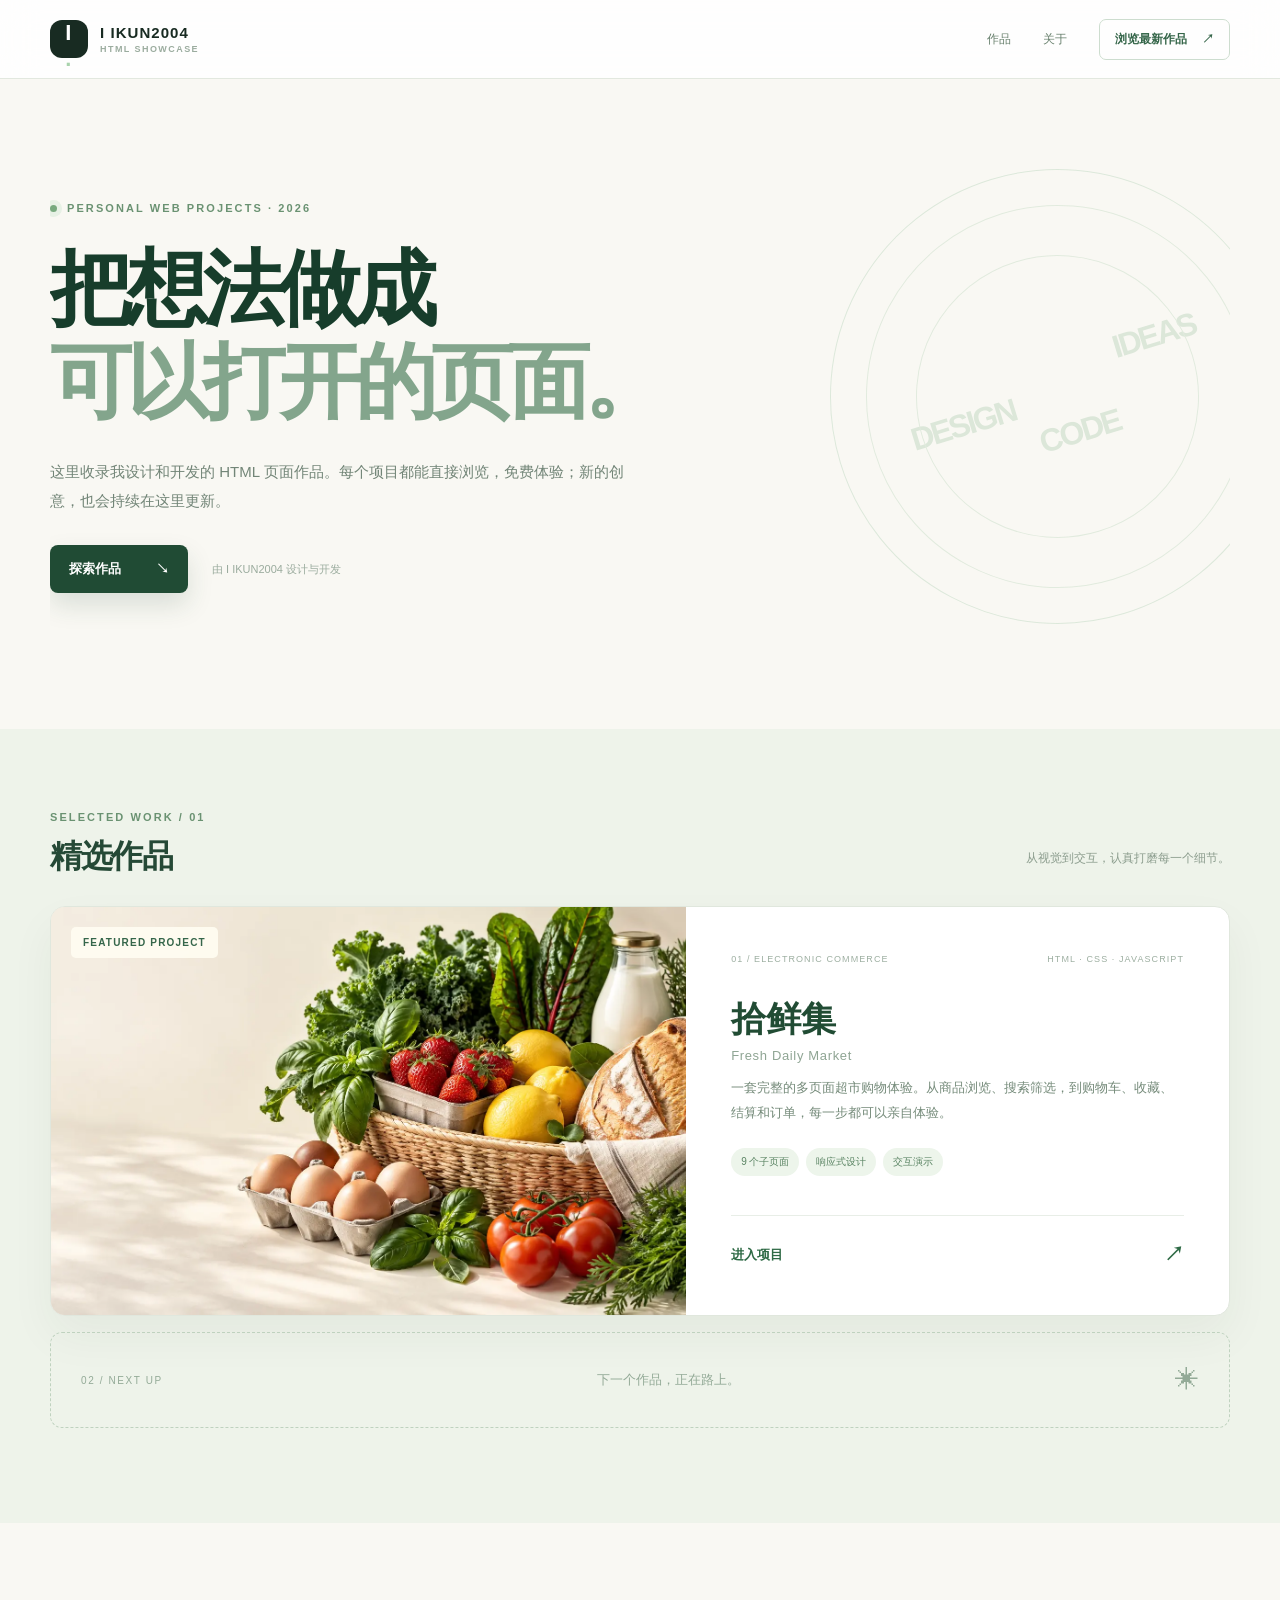
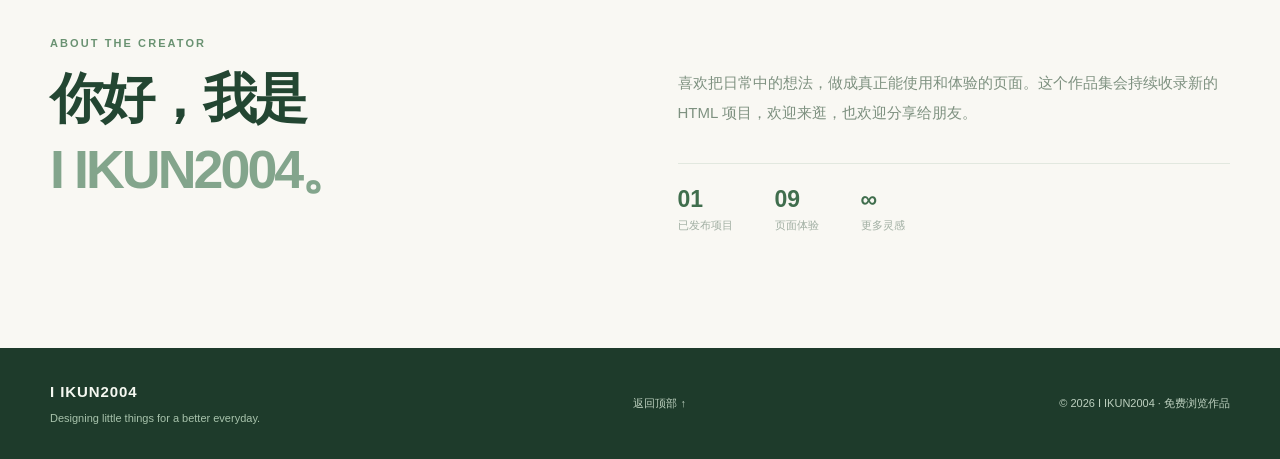
==== index.html @ 30d073a5 "Add files via upload" ====
<!doctype html>
<html lang="zh-CN">
<head>
  <meta charset="utf-8">
  <meta name="viewport" content="width=device-width, initial-scale=1">
  <meta name="theme-color" content="#182923">
  <meta name="description" content="I IKUN2004 的 HTML 作品集，免费浏览前端页面作品与交互演示。">
  <title>I IKUN2004 · HTML 作品集</title>
  <link rel="stylesheet" href="assets/portfolio.css">
</head>
<body>
  <header class="site-header">
    <div class="container header-inner">
      <a class="logo" href="./" aria-label="返回作品集首页"><span class="logo-mark">I<span>.</span></span><span>I IKUN2004<small>HTML SHOWCASE</small></span></a>
      <nav aria-label="主导航"><a href="#projects">作品</a><a href="#about">关于</a><a class="nav-button" href="projects/shixianji/index.html">浏览最新作品 <span aria-hidden="true">↗</span></a></nav>
    </div>
  </header>

  <main>
    <section class="hero container">
      <div class="hero-kicker"><span class="status-dot"></span> PERSONAL WEB PROJECTS · 2026</div>
      <h1>把想法做成<br><em>可以打开的页面。</em></h1>
      <p>这里收录我设计和开发的 HTML 页面作品。每个项目都能直接浏览，免费体验；新的创意，也会持续在这里更新。</p>
      <div class="hero-actions"><a class="primary" href="#projects">探索作品 <span aria-hidden="true">↘</span></a><span class="hero-note">由 I IKUN2004 设计与开发</span></div>
      <div class="hero-decoration" aria-hidden="true"><span>DESIGN</span><span>CODE</span><span>IDEAS</span></div>
    </section>

    <section class="projects-area" id="projects">
      <div class="container">
        <div class="section-top"><div><span class="eyebrow">SELECTED WORK / 01</span><h2>精选作品</h2></div><p>从视觉到交互，认真打磨每一个细节。</p></div>
        <a class="project-card" href="projects/shixianji/index.html" aria-label="打开拾鲜集超市购物网站">
          <div class="project-image"><img src="projects/shixianji/assets/hero.webp" alt="拾鲜集超市购物网站的生鲜商品展示" loading="lazy"><span class="image-label">FEATURED PROJECT</span></div>
          <div class="project-content"><div class="project-meta"><span>01 / ELECTRONIC COMMERCE</span><span>HTML · CSS · JAVASCRIPT</span></div><h3>拾鲜集 <span>Fresh Daily Market</span></h3><p>一套完整的多页面超市购物体验。从商品浏览、搜索筛选，到购物车、收藏、结算和订单，每一步都可以亲自体验。</p><div class="project-tags"><span>9 个子页面</span><span>响应式设计</span><span>交互演示</span></div><span class="project-link">进入项目 <span aria-hidden="true">↗</span></span></div>
        </a>
        <div class="next-project"><span>02 / NEXT UP</span><p>下一个作品，正在路上。</p><span aria-hidden="true">✳</span></div>
      </div>
    </section>

    <section class="about-area container" id="about"><div class="about-left"><span class="eyebrow">ABOUT THE CREATOR</span><h2>你好，我是<br><em>I IKUN2004。</em></h2></div><div class="about-right"><p>喜欢把日常中的想法，做成真正能使用和体验的页面。这个作品集会持续收录新的 HTML 项目，欢迎来逛，也欢迎分享给朋友。</p><div class="about-facts"><span><b>01</b> 已发布项目</span><span><b>09</b> 页面体验</span><span><b>∞</b> 更多灵感</span></div></div></section>
  </main>

  <footer><div class="container footer-inner"><div><strong>I IKUN2004</strong><p>Designing little things for a better everyday.</p></div><a href="#top" onclick="window.scrollTo({top:0,behavior:'smooth'});return false">返回顶部 ↑</a><span>© 2026 I IKUN2004 · 免费浏览作品</span></div></footer>
</body>
</html>
---- assets/portfolio.css ----
:root{--ink:#1d3329;--dark:#182b22;--green:#35664a;--sage:#819887;--cream:#f9f8f3;--line:#e2e8df}*{box-sizing:border-box}html{scroll-behavior:smooth}body{margin:0;background:var(--cream);color:var(--ink);font-family:Inter,-apple-system,BlinkMacSystemFont,"PingFang SC","Microsoft YaHei",sans-serif}a{text-decoration:none;color:inherit}.container{width:min(1180px,calc(100% - 64px));margin:auto}.site-header{background:#ffffffd9;backdrop-filter:blur(18px);border-bottom:1px solid var(--line);position:sticky;top:0;z-index:10}.header-inner{height:78px;display:flex;align-items:center;justify-content:space-between}.logo{display:flex;align-items:center;gap:12px;color:var(--dark);font-size:15px;font-weight:800;letter-spacing:.07em}.logo-mark{height:38px;width:38px;background:var(--dark);color:#fff;border-radius:12px;display:grid;place-items:center;font-size:22px;font-weight:700;letter-spacing:-.12em;padding-right:4px}.logo-mark span{color:#a9d3ad}.logo small{display:block;color:#9bac9f;font-size:9px;letter-spacing:.16em;margin-top:3px}.site-header nav{display:flex;align-items:center;gap:32px;font-size:12px;color:#68806e}.site-header nav a:hover{color:var(--green)}.nav-button{border:1px solid #cdddcf;padding:11px 15px;border-radius:7px;color:var(--green)!important;font-weight:700}.nav-button span{margin-left:12px}.hero{min-height:650px;position:relative;padding-top:123px;overflow:hidden}.hero-kicker,.eyebrow{font-size:11px;font-weight:700;letter-spacing:.19em;color:#6a9272}.hero-kicker{display:flex;align-items:center;gap:10px}.status-dot{height:7px;width:7px;background:#78a97e;border-radius:50%;box-shadow:0 0 0 5px #e7f1e5}.hero h1{position:relative;z-index:1;font-size:clamp(53px,6.4vw,90px);line-height:1.14;letter-spacing:-.07em;color:#173d2b;margin:28px 0}.hero h1 em,.about-left h2 em{font-style:normal;color:#83a58c}.hero>p{position:relative;z-index:1;max-width:580px;font-size:15px;line-height:1.95;color:#728577}.hero-actions{position:relative;z-index:1;display:flex;align-items:center;gap:24px;margin-top:30px}.primary{display:inline-flex;align-items:center;gap:35px;background:#204b34;color:#fff;border-radius:8px;padding:15px 19px;font-size:13px;font-weight:700;box-shadow:0 12px 26px #244c3625;transition:transform .22s,box-shadow .22s}.primary:hover{transform:translateY(-3px);box-shadow:0 18px 34px #244c3630}.hero-note{font-size:11px;color:#9aab9d}.hero-decoration{position:absolute;right:-55px;top:90px;width:455px;height:455px;border:1px solid #d6e5d5;border-radius:50%;transform:rotate(-17deg);display:flex;align-items:center;justify-content:center;gap:15px;color:#d5e3d3;font-size:32px;font-weight:900;letter-spacing:-.08em;opacity:.8}.hero-decoration:before,.hero-decoration:after{content:"";position:absolute;border:1px solid #dce8d9;border-radius:50%;inset:35px}.hero-decoration:after{inset:85px}.hero-decoration span:nth-child(2){transform:translateY(40px)}.hero-decoration span:nth-child(3){transform:translateY(-30px)}.projects-area{background:#eef3ea;padding:78px 0 95px}.section-top{display:flex;justify-content:space-between;align-items:end;margin-bottom:27px}.section-top h2{font-size:32px;letter-spacing:-.04em;margin:10px 0 0;color:#254936}.section-top p{font-size:12px;color:#8c9d8e}.project-card{background:#fff;border:1px solid #e0e7dd;border-radius:15px;overflow:hidden;display:grid;grid-template-columns:1.17fr 1fr;min-height:410px;box-shadow:0 20px 45px #22422b0d;transition:transform .28s,box-shadow .28s}.project-card:hover{transform:translateY(-5px);box-shadow:0 28px 58px #22422b1c}.project-image{position:relative;overflow:hidden;background:#f0ede4}.project-image img{width:100%;height:100%;object-fit:cover;object-position:70% center;display:block;transition:transform .7s}.project-card:hover img{transform:scale(1.05)}.image-label{position:absolute;top:20px;left:20px;background:#fffdf2e8;color:#35664a;border-radius:5px;padding:10px 12px;font-size:10px;font-weight:700;letter-spacing:.12em}.project-content{padding:47px 45px;display:flex;flex-direction:column}.project-meta{display:flex;justify-content:space-between;gap:15px;color:#9caea0;font-size:9px;letter-spacing:.12em}.project-content h3{font-size:35px;color:#214c34;margin:32px 0 13px}.project-content h3 span{display:block;font-size:13px;color:#8fa594;letter-spacing:.05em;font-weight:500;margin-top:5px}.project-content p{font-size:13px;line-height:1.9;color:#758b7a;margin:0}.project-tags{display:flex;gap:7px;flex-wrap:wrap;margin-top:23px}.project-tags span{font-size:10px;color:#5a8463;background:#edf5eb;border-radius:30px;padding:7px 10px}.project-link{margin-top:auto;color:#2e6a45;font-size:13px;font-weight:700;padding-top:25px;display:flex;align-items:center;justify-content:space-between;border-top:1px solid #e8eee7}.project-link span{font-size:20px}.next-project{margin-top:16px;border:1px dashed #bfd2bf;border-radius:12px;padding:25px 30px;display:flex;align-items:center;justify-content:space-between;color:#93aa97}.next-project>span:first-child{font-size:10px;letter-spacing:.16em}.next-project p{font-size:13px}.next-project>span:last-child{font-size:24px}.about-area{padding-top:110px;padding-bottom:115px;display:grid;grid-template-columns:1fr 1fr;gap:75px}.about-left h2{font-size:clamp(36px,4.2vw,57px);line-height:1.32;letter-spacing:-.055em;color:#234632;margin:12px 0}.about-right>p{color:#7e9180;font-size:15px;line-height:2;margin:35px 0}.about-facts{display:flex;gap:42px;border-top:1px solid var(--line);padding-top:22px}.about-facts span{display:grid;gap:5px;font-size:11px;color:#a0aea2}.about-facts b{font-size:23px;color:#406e4d}footer{background:#1e3b2b;color:#f5f8f1;padding:35px 0}.footer-inner{display:flex;align-items:center;justify-content:space-between;gap:25px}.footer-inner strong{font-size:15px;letter-spacing:.06em}.footer-inner p{color:#a8c3ac;font-size:11px;margin-bottom:0}.footer-inner a,.footer-inner>span{font-size:11px;color:#bed1c0}@media(max-width:800px){.hero-decoration{right:-180px;opacity:.45}.project-card{grid-template-columns:1fr}.project-image{height:310px}.project-content{min-height:350px}.about-area{gap:30px}}@media(max-width:600px){.container{width:calc(100% - 36px)}.header-inner{height:64px}.site-header nav{gap:15px}.site-header nav>a:not(.nav-button){display:none}.nav-button{padding:9px;font-size:10px}.logo{font-size:12px}.logo-mark{height:32px;width:32px;font-size:18px}.hero{min-height:540px;padding-top:85px}.hero h1{font-size:49px}.hero>p{font-size:13px}.hero-decoration{width:300px;height:300px;right:-150px;top:210px;font-size:21px}.hero-note{display:none}.projects-area{padding:55px 0}.section-top h2{font-size:27px}.section-top p{display:none}.project-image{height:220px}.project-content{padding:27px;min-height:350px}.project-content h3{font-size:29px;margin:23px 0 12px}.project-meta{font-size:8px}.next-project{padding:20px}.next-project p{font-size:11px}.about-area{display:block;padding:70px 0}.about-left h2{font-size:39px}.about-right>p{margin:12px 0 25px;font-size:13px}.about-facts{gap:23px}.footer-inner{flex-wrap:wrap}.footer-inner>span{width:100%}}@media(prefers-reduced-motion:reduce){html{scroll-behavior:auto}*,*:before,*:after{transition-duration:.01ms!important;animation-duration:.01ms!important}}
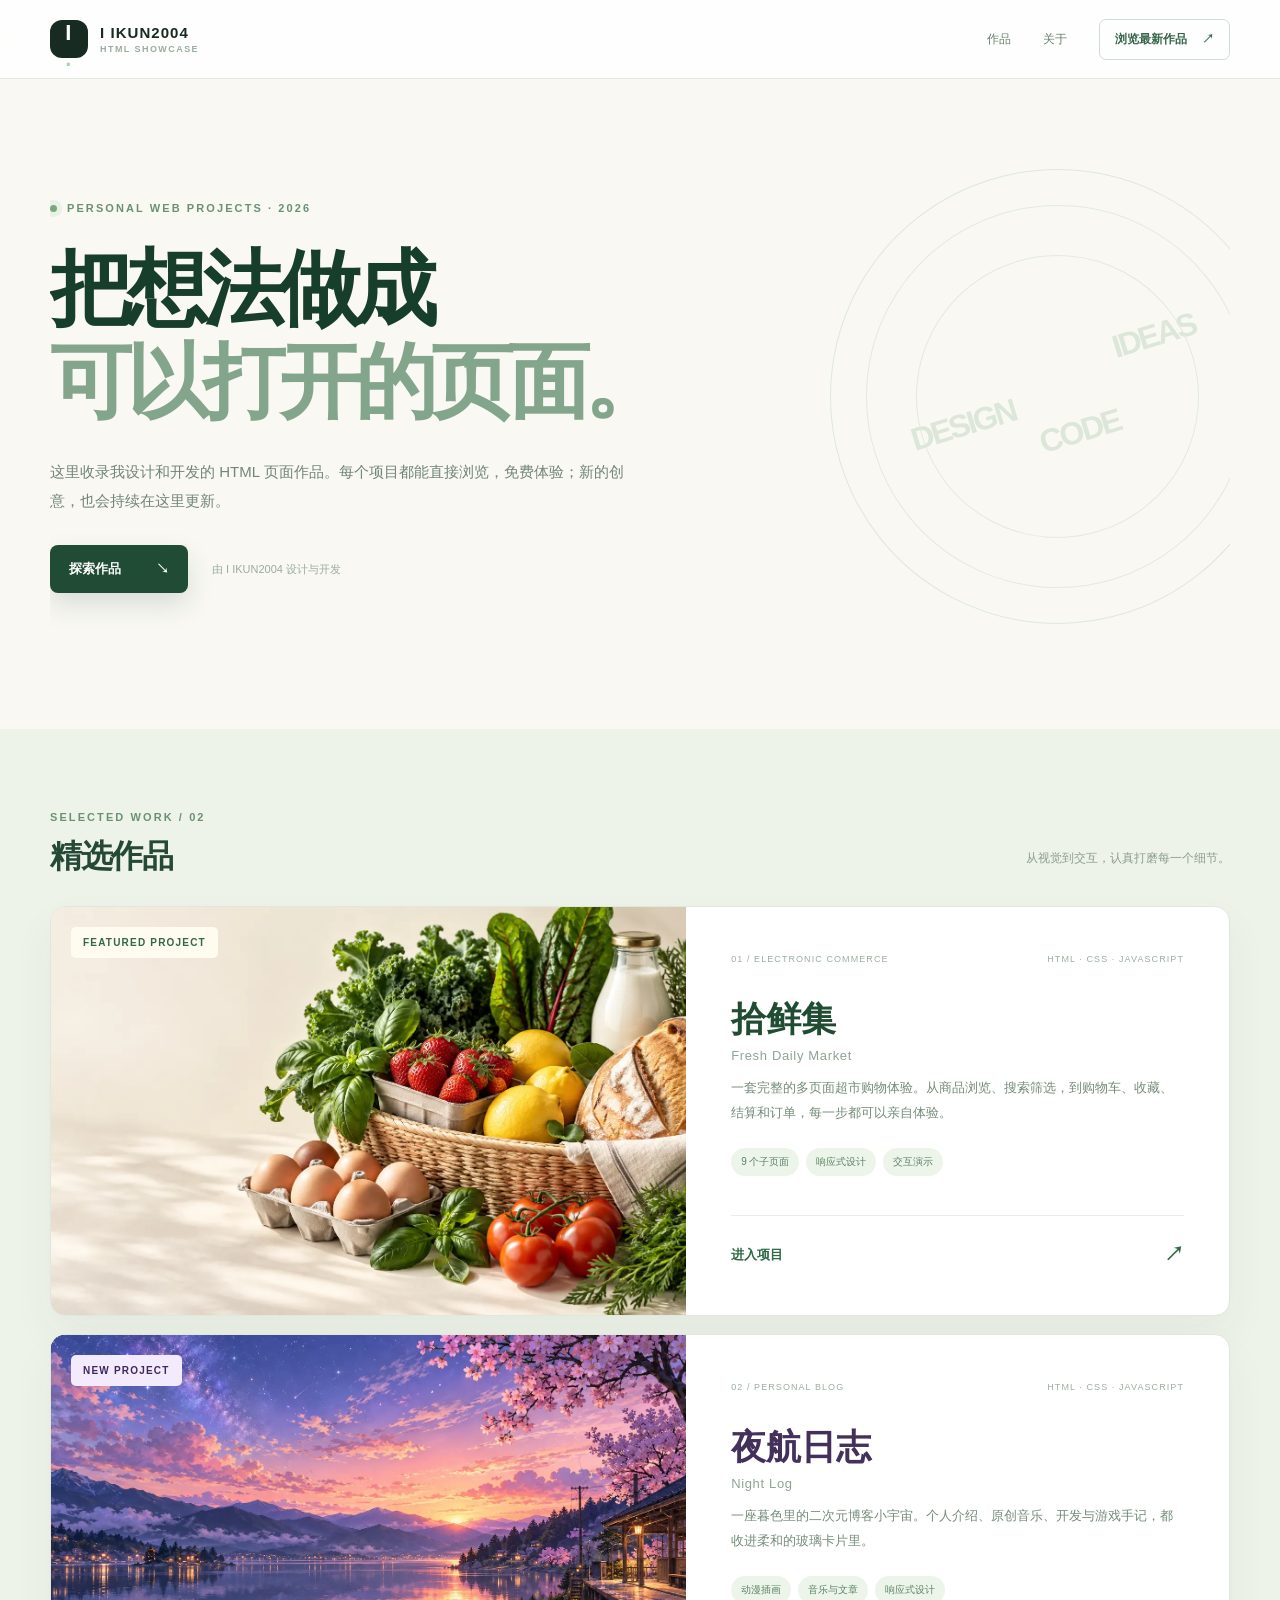
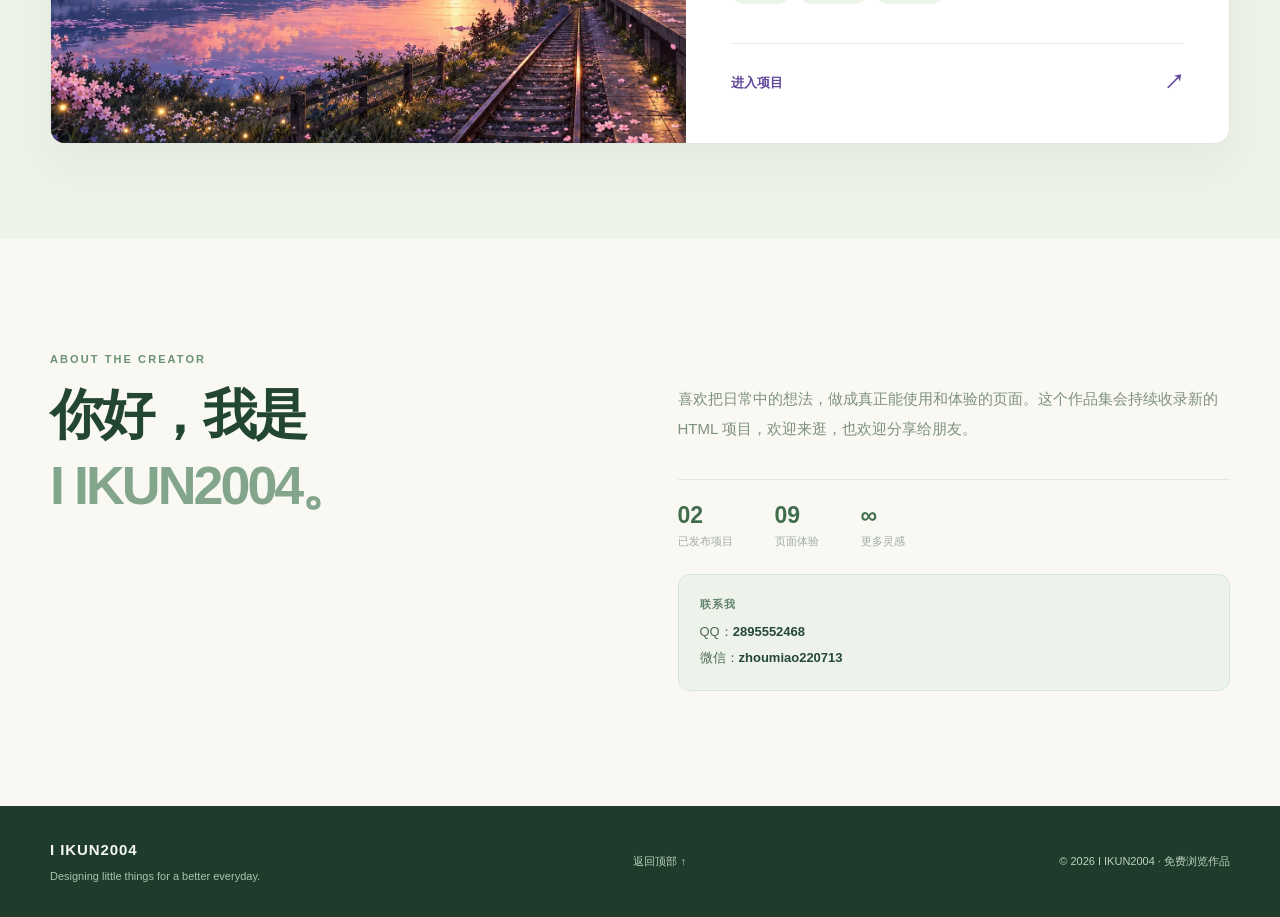
==== commit e39cd1e6: "Add files via upload" ====
--- a/index.html
+++ b/index.html
@@ -12,7 +12,7 @@
   <header class="site-header">
     <div class="container header-inner">
       <a class="logo" href="./" aria-label="返回作品集首页"><span class="logo-mark">I<span>.</span></span><span>I IKUN2004<small>HTML SHOWCASE</small></span></a>
-      <nav aria-label="主导航"><a href="#projects">作品</a><a href="#about">关于</a><a class="nav-button" href="projects/shixianji/index.html">浏览最新作品 <span aria-hidden="true">↗</span></a></nav>
+      <nav aria-label="主导航"><a href="#projects">作品</a><a href="#about">关于</a><a class="nav-button" href="projects/nightlog/index.html">浏览最新作品 <span aria-hidden="true">↗</span></a></nav>
     </div>
   </header>
 
@@ -27,16 +27,19 @@
 
     <section class="projects-area" id="projects">
       <div class="container">
-        <div class="section-top"><div><span class="eyebrow">SELECTED WORK / 01</span><h2>精选作品</h2></div><p>从视觉到交互，认真打磨每一个细节。</p></div>
+        <div class="section-top"><div><span class="eyebrow">SELECTED WORK / 02</span><h2>精选作品</h2></div><p>从视觉到交互，认真打磨每一个细节。</p></div>
         <a class="project-card" href="projects/shixianji/index.html" aria-label="打开拾鲜集超市购物网站">
           <div class="project-image"><img src="projects/shixianji/assets/hero.webp" alt="拾鲜集超市购物网站的生鲜商品展示" loading="lazy"><span class="image-label">FEATURED PROJECT</span></div>
           <div class="project-content"><div class="project-meta"><span>01 / ELECTRONIC COMMERCE</span><span>HTML · CSS · JAVASCRIPT</span></div><h3>拾鲜集 <span>Fresh Daily Market</span></h3><p>一套完整的多页面超市购物体验。从商品浏览、搜索筛选，到购物车、收藏、结算和订单，每一步都可以亲自体验。</p><div class="project-tags"><span>9 个子页面</span><span>响应式设计</span><span>交互演示</span></div><span class="project-link">进入项目 <span aria-hidden="true">↗</span></span></div>
         </a>
-        <div class="next-project"><span>02 / NEXT UP</span><p>下一个作品，正在路上。</p><span aria-hidden="true">✳</span></div>
+        <a class="project-card project-card-night" href="projects/nightlog/index.html" aria-label="打开夜航日志二次元个人博客">
+          <div class="project-image"><img src="projects/nightlog/assets/twilight-lake.webp" alt="樱花湖畔与暮色车站的原创动漫风插画" loading="lazy"><span class="image-label">NEW PROJECT</span></div>
+          <div class="project-content"><div class="project-meta"><span>02 / PERSONAL BLOG</span><span>HTML · CSS · JAVASCRIPT</span></div><h3>夜航日志 <span>Night Log</span></h3><p>一座暮色里的二次元博客小宇宙。个人介绍、原创音乐、开发与游戏手记，都收进柔和的玻璃卡片里。</p><div class="project-tags"><span>动漫插画</span><span>音乐与文章</span><span>响应式设计</span></div><span class="project-link">进入项目 <span aria-hidden="true">↗</span></span></div>
+        </a>
       </div>
     </section>
 
-    <section class="about-area container" id="about"><div class="about-left"><span class="eyebrow">ABOUT THE CREATOR</span><h2>你好，我是<br><em>I IKUN2004。</em></h2></div><div class="about-right"><p>喜欢把日常中的想法，做成真正能使用和体验的页面。这个作品集会持续收录新的 HTML 项目，欢迎来逛，也欢迎分享给朋友。</p><div class="about-facts"><span><b>01</b> 已发布项目</span><span><b>09</b> 页面体验</span><span><b>∞</b> 更多灵感</span></div></div></section>
+    <section class="about-area container" id="about"><div class="about-left"><span class="eyebrow">ABOUT THE CREATOR</span><h2>你好，我是<br><em>I IKUN2004。</em></h2></div><div class="about-right"><p>喜欢把日常中的想法，做成真正能使用和体验的页面。这个作品集会持续收录新的 HTML 项目，欢迎来逛，也欢迎分享给朋友。</p><div class="about-facts"><span><b>02</b> 已发布项目</span><span><b>09</b> 页面体验</span><span><b>∞</b> 更多灵感</span></div><div class="about-contact"><span>联系我</span><p>QQ：<strong>2895552468</strong><br>微信：<strong>zhoumiao220713</strong></p></div></div></section>
   </main>
 
   <footer><div class="container footer-inner"><div><strong>I IKUN2004</strong><p>Designing little things for a better everyday.</p></div><a href="#top" onclick="window.scrollTo({top:0,behavior:'smooth'});return false">返回顶部 ↑</a><span>© 2026 I IKUN2004 · 免费浏览作品</span></div></footer>
--- a/assets/portfolio.css
+++ b/assets/portfolio.css
@@ -1 +1,4 @@
 :root{--ink:#1d3329;--dark:#182b22;--green:#35664a;--sage:#819887;--cream:#f9f8f3;--line:#e2e8df}*{box-sizing:border-box}html{scroll-behavior:smooth}body{margin:0;background:var(--cream);color:var(--ink);font-family:Inter,-apple-system,BlinkMacSystemFont,"PingFang SC","Microsoft YaHei",sans-serif}a{text-decoration:none;color:inherit}.container{width:min(1180px,calc(100% - 64px));margin:auto}.site-header{background:#ffffffd9;backdrop-filter:blur(18px);border-bottom:1px solid var(--line);position:sticky;top:0;z-index:10}.header-inner{height:78px;display:flex;align-items:center;justify-content:space-between}.logo{display:flex;align-items:center;gap:12px;color:var(--dark);font-size:15px;font-weight:800;letter-spacing:.07em}.logo-mark{height:38px;width:38px;background:var(--dark);color:#fff;border-radius:12px;display:grid;place-items:center;font-size:22px;font-weight:700;letter-spacing:-.12em;padding-right:4px}.logo-mark span{color:#a9d3ad}.logo small{display:block;color:#9bac9f;font-size:9px;letter-spacing:.16em;margin-top:3px}.site-header nav{display:flex;align-items:center;gap:32px;font-size:12px;color:#68806e}.site-header nav a:hover{color:var(--green)}.nav-button{border:1px solid #cdddcf;padding:11px 15px;border-radius:7px;color:var(--green)!important;font-weight:700}.nav-button span{margin-left:12px}.hero{min-height:650px;position:relative;padding-top:123px;overflow:hidden}.hero-kicker,.eyebrow{font-size:11px;font-weight:700;letter-spacing:.19em;color:#6a9272}.hero-kicker{display:flex;align-items:center;gap:10px}.status-dot{height:7px;width:7px;background:#78a97e;border-radius:50%;box-shadow:0 0 0 5px #e7f1e5}.hero h1{position:relative;z-index:1;font-size:clamp(53px,6.4vw,90px);line-height:1.14;letter-spacing:-.07em;color:#173d2b;margin:28px 0}.hero h1 em,.about-left h2 em{font-style:normal;color:#83a58c}.hero>p{position:relative;z-index:1;max-width:580px;font-size:15px;line-height:1.95;color:#728577}.hero-actions{position:relative;z-index:1;display:flex;align-items:center;gap:24px;margin-top:30px}.primary{display:inline-flex;align-items:center;gap:35px;background:#204b34;color:#fff;border-radius:8px;padding:15px 19px;font-size:13px;font-weight:700;box-shadow:0 12px 26px #244c3625;transition:transform .22s,box-shadow .22s}.primary:hover{transform:translateY(-3px);box-shadow:0 18px 34px #244c3630}.hero-note{font-size:11px;color:#9aab9d}.hero-decoration{position:absolute;right:-55px;top:90px;width:455px;height:455px;border:1px solid #d6e5d5;border-radius:50%;transform:rotate(-17deg);display:flex;align-items:center;justify-content:center;gap:15px;color:#d5e3d3;font-size:32px;font-weight:900;letter-spacing:-.08em;opacity:.8}.hero-decoration:before,.hero-decoration:after{content:"";position:absolute;border:1px solid #dce8d9;border-radius:50%;inset:35px}.hero-decoration:after{inset:85px}.hero-decoration span:nth-child(2){transform:translateY(40px)}.hero-decoration span:nth-child(3){transform:translateY(-30px)}.projects-area{background:#eef3ea;padding:78px 0 95px}.section-top{display:flex;justify-content:space-between;align-items:end;margin-bottom:27px}.section-top h2{font-size:32px;letter-spacing:-.04em;margin:10px 0 0;color:#254936}.section-top p{font-size:12px;color:#8c9d8e}.project-card{background:#fff;border:1px solid #e0e7dd;border-radius:15px;overflow:hidden;display:grid;grid-template-columns:1.17fr 1fr;min-height:410px;box-shadow:0 20px 45px #22422b0d;transition:transform .28s,box-shadow .28s}.project-card:hover{transform:translateY(-5px);box-shadow:0 28px 58px #22422b1c}.project-image{position:relative;overflow:hidden;background:#f0ede4}.project-image img{width:100%;height:100%;object-fit:cover;object-position:70% center;display:block;transition:transform .7s}.project-card:hover img{transform:scale(1.05)}.image-label{position:absolute;top:20px;left:20px;background:#fffdf2e8;color:#35664a;border-radius:5px;padding:10px 12px;font-size:10px;font-weight:700;letter-spacing:.12em}.project-content{padding:47px 45px;display:flex;flex-direction:column}.project-meta{display:flex;justify-content:space-between;gap:15px;color:#9caea0;font-size:9px;letter-spacing:.12em}.project-content h3{font-size:35px;color:#214c34;margin:32px 0 13px}.project-content h3 span{display:block;font-size:13px;color:#8fa594;letter-spacing:.05em;font-weight:500;margin-top:5px}.project-content p{font-size:13px;line-height:1.9;color:#758b7a;margin:0}.project-tags{display:flex;gap:7px;flex-wrap:wrap;margin-top:23px}.project-tags span{font-size:10px;color:#5a8463;background:#edf5eb;border-radius:30px;padding:7px 10px}.project-link{margin-top:auto;color:#2e6a45;font-size:13px;font-weight:700;padding-top:25px;display:flex;align-items:center;justify-content:space-between;border-top:1px solid #e8eee7}.project-link span{font-size:20px}.next-project{margin-top:16px;border:1px dashed #bfd2bf;border-radius:12px;padding:25px 30px;display:flex;align-items:center;justify-content:space-between;color:#93aa97}.next-project>span:first-child{font-size:10px;letter-spacing:.16em}.next-project p{font-size:13px}.next-project>span:last-child{font-size:24px}.about-area{padding-top:110px;padding-bottom:115px;display:grid;grid-template-columns:1fr 1fr;gap:75px}.about-left h2{font-size:clamp(36px,4.2vw,57px);line-height:1.32;letter-spacing:-.055em;color:#234632;margin:12px 0}.about-right>p{color:#7e9180;font-size:15px;line-height:2;margin:35px 0}.about-facts{display:flex;gap:42px;border-top:1px solid var(--line);padding-top:22px}.about-facts span{display:grid;gap:5px;font-size:11px;color:#a0aea2}.about-facts b{font-size:23px;color:#406e4d}footer{background:#1e3b2b;color:#f5f8f1;padding:35px 0}.footer-inner{display:flex;align-items:center;justify-content:space-between;gap:25px}.footer-inner strong{font-size:15px;letter-spacing:.06em}.footer-inner p{color:#a8c3ac;font-size:11px;margin-bottom:0}.footer-inner a,.footer-inner>span{font-size:11px;color:#bed1c0}@media(max-width:800px){.hero-decoration{right:-180px;opacity:.45}.project-card{grid-template-columns:1fr}.project-image{height:310px}.project-content{min-height:350px}.about-area{gap:30px}}@media(max-width:600px){.container{width:calc(100% - 36px)}.header-inner{height:64px}.site-header nav{gap:15px}.site-header nav>a:not(.nav-button){display:none}.nav-button{padding:9px;font-size:10px}.logo{font-size:12px}.logo-mark{height:32px;width:32px;font-size:18px}.hero{min-height:540px;padding-top:85px}.hero h1{font-size:49px}.hero>p{font-size:13px}.hero-decoration{width:300px;height:300px;right:-150px;top:210px;font-size:21px}.hero-note{display:none}.projects-area{padding:55px 0}.section-top h2{font-size:27px}.section-top p{display:none}.project-image{height:220px}.project-content{padding:27px;min-height:350px}.project-content h3{font-size:29px;margin:23px 0 12px}.project-meta{font-size:8px}.next-project{padding:20px}.next-project p{font-size:11px}.about-area{display:block;padding:70px 0}.about-left h2{font-size:39px}.about-right>p{margin:12px 0 25px;font-size:13px}.about-facts{gap:23px}.footer-inner{flex-wrap:wrap}.footer-inner>span{width:100%}}@media(prefers-reduced-motion:reduce){html{scroll-behavior:auto}*,*:before,*:after{transition-duration:.01ms!important;animation-duration:.01ms!important}}
+
+.project-card-night{margin-top:18px}.project-card-night .project-image{background:#11172d}.project-card-night .project-image img{object-position:67% center}.project-card-night .image-label{color:#40285f;background:#f4eafd}.project-card-night .project-content h3{color:#44315b}.project-card-night .project-link{color:#61489b}
+.about-contact{margin-top:25px;padding:19px 21px;background:#edf3eb;border:1px solid #d8e5d8;border-radius:12px}.about-contact>span{font-size:11px;font-weight:700;letter-spacing:.12em;color:#64826b}.about-contact p{font-size:13px;line-height:2;color:#4c6b55;margin:7px 0 0}.about-contact strong{color:#254936;font-weight:700;user-select:all}
